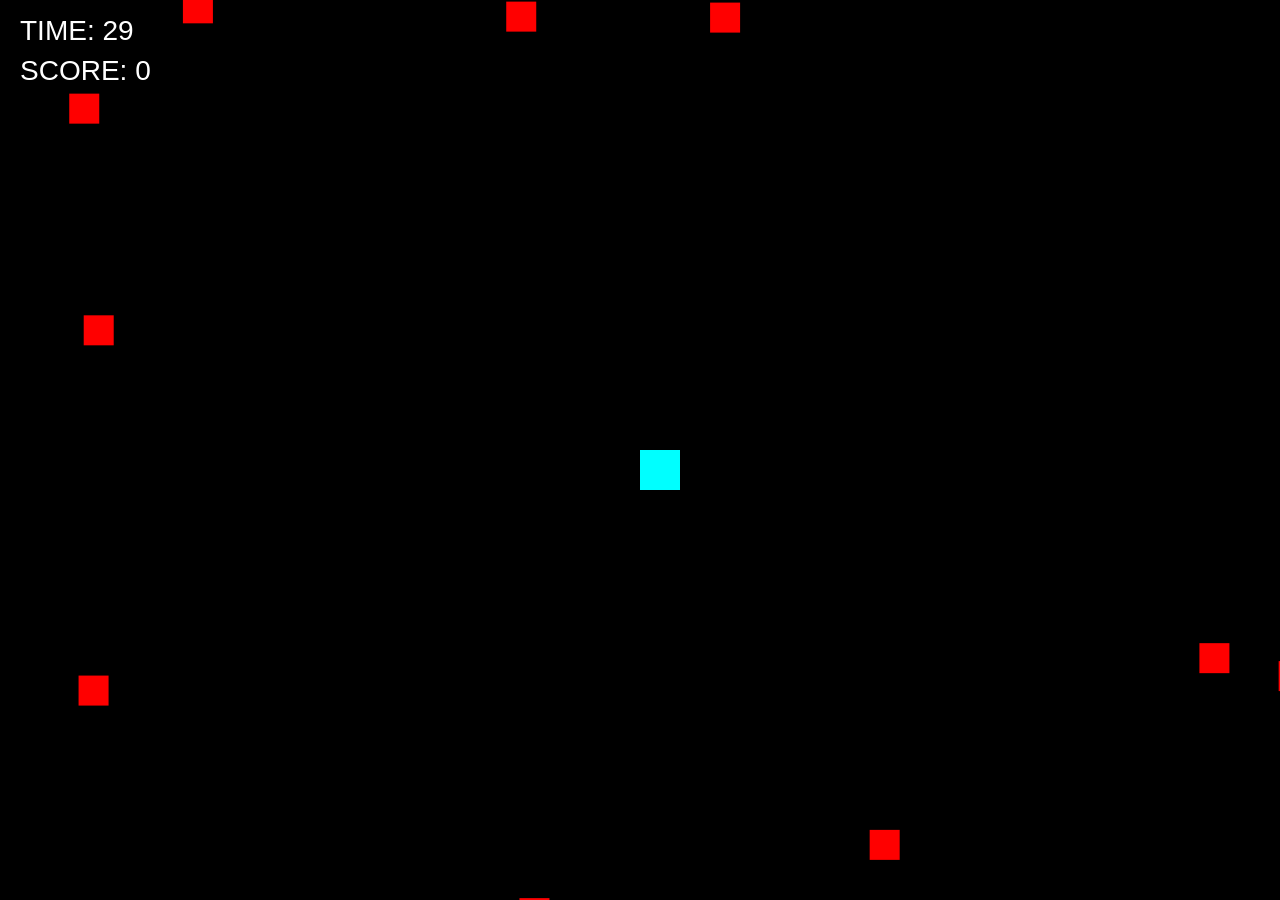
==== index.html @ 73b44793 "Add files via upload" ====
<!DOCTYPE html>
<html lang="ja">

<head>
    <meta charset="UTF-8">
    <title>AI Survival Game</title>
    <link rel="stylesheet" href="style.css">
</head>

<body>

<canvas id="gameCanvas"></canvas>

<script src="main.js"></script>

</body>
</html>
---- style.css ----
body{
    margin:0;
    overflow:hidden;
    background:black;
}

canvas{
    display:block;
}
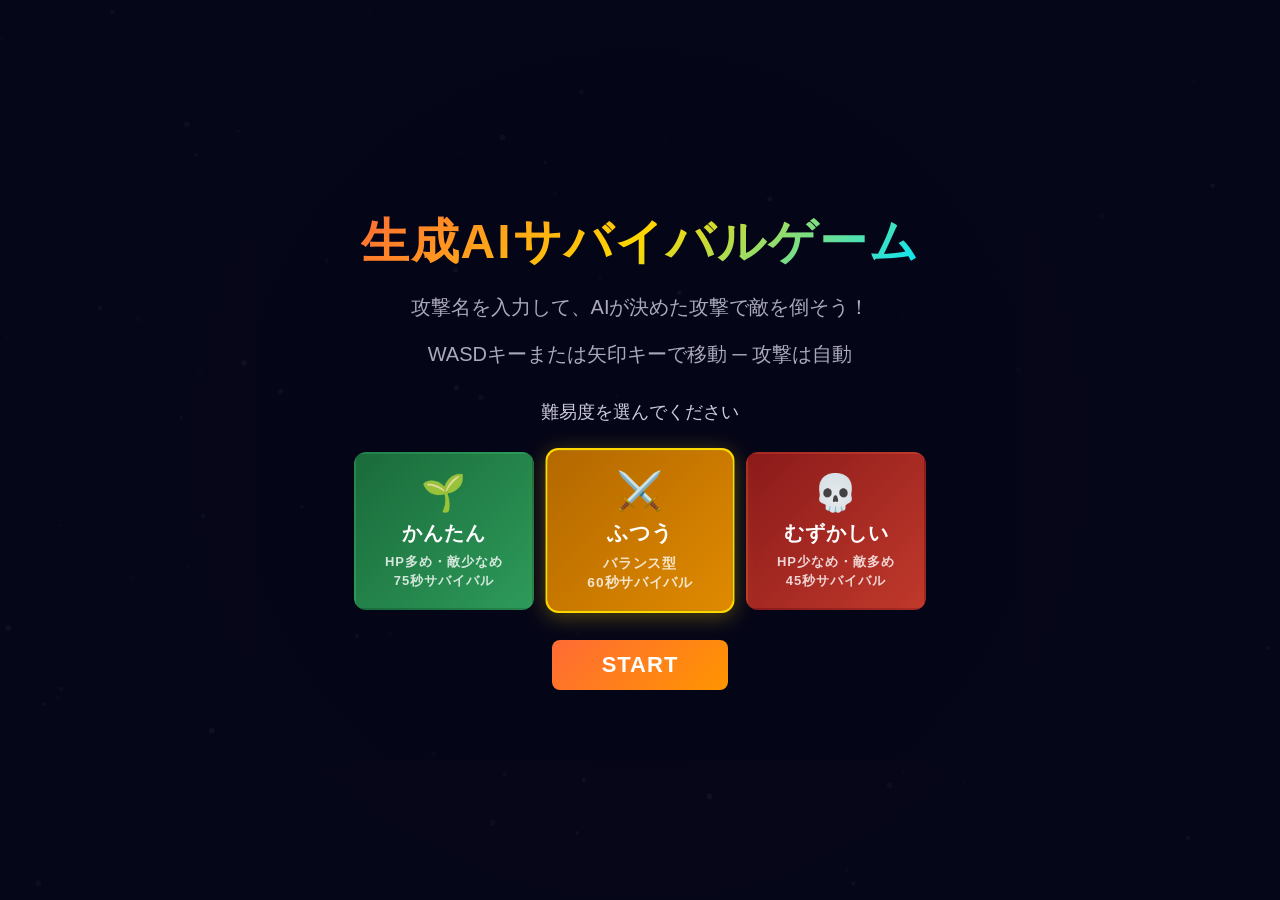
==== commit a3972bbe: "Update index.html" ====
--- a/index.html
+++ b/index.html
@@ -4,14 +4,14 @@
 <head>
     <meta charset="UTF-8">
     <title>AI Survival Game</title>
-    <link rel="stylesheet" href="style.css">
+    <link rel="stylesheet" href="style.css?v=2">
 </head>
 
 <body>
 
 <canvas id="gameCanvas"></canvas>
 
-<script src="main.js"></script>
+<script src="main.js?v=2"></script>
 
 </body>
-</html>+</html>
--- a/style.css
+++ b/style.css
@@ -1,9 +1,188 @@
-body{
-    margin:0;
-    overflow:hidden;
-    background:black;
+
+* {
+    margin: 0;
+    padding: 0;
+    box-sizing: border-box;
 }
-
-canvas{
-    display:block;
-}+ 
+body {
+    overflow: hidden;
+    background: #0a0a1a;
+}
+ 
+canvas {
+    display: block;
+}
+ 
+/* ===========================
+   画面オーバーレイ共通
+   =========================== */
+ 
+.screen {
+    position: fixed;
+    inset: 0;
+    display: flex;
+    flex-direction: column;
+    align-items: center;
+    justify-content: center;
+    gap: 20px;
+    color: white;
+    font-family: 'Segoe UI', 'Hiragino Sans', 'Noto Sans JP', sans-serif;
+    background: rgba(6, 6, 24, 0.92);
+    text-align: center;
+    z-index: 10;
+}
+ 
+.screen h1 {
+    font-size: 48px;
+    margin: 0;
+    background: linear-gradient(135deg, #ff6b35, #ffd700, #00e5ff);
+    -webkit-background-clip: text;
+    -webkit-text-fill-color: transparent;
+    background-clip: text;
+    letter-spacing: 2px;
+}
+ 
+.screen h2 {
+    font-size: 32px;
+    margin: 0;
+}
+ 
+.screen p {
+    font-size: 20px;
+    margin: 0;
+    color: #aab;
+}
+ 
+.screen .gen {
+    font-size: 22px;
+    color: white;
+}
+ 
+.screen button {
+    font-size: 22px;
+    padding: 12px 50px;
+    border: none;
+    border-radius: 8px;
+    background: linear-gradient(135deg, #ff6b35, #ff9500);
+    color: white;
+    font-weight: bold;
+    cursor: pointer;
+    transition: transform 0.15s, box-shadow 0.15s;
+    letter-spacing: 1px;
+}
+ 
+.screen button:hover {
+    transform: translateY(-2px);
+    box-shadow: 0 6px 20px rgba(255, 107, 53, 0.4);
+}
+ 
+.screen button:disabled {
+    opacity: 0.5;
+    cursor: default;
+    transform: none;
+    box-shadow: none;
+}
+ 
+.screen input {
+    font-size: 22px;
+    padding: 12px 20px;
+    border-radius: 8px;
+    border: 2px solid rgba(255, 107, 53, 0.6);
+    background: rgba(255, 255, 255, 0.08);
+    color: white;
+    width: min(400px, 80vw);
+    text-align: center;
+    outline: none;
+    transition: border-color 0.2s;
+}
+ 
+.screen input:focus {
+    border-color: #ff6b35;
+    box-shadow: 0 0 12px rgba(255, 107, 53, 0.3);
+}
+ 
+.screen input::placeholder {
+    color: #667;
+}
+ 
+.subtitle {
+    font-size: 14px;
+    color: #667;
+    margin-top: -4px;
+}
+ 
+/* ===========================
+   難易度選択ボタン
+   =========================== */
+ 
+.difficulty-select {
+    display: flex;
+    gap: 16px;
+    flex-wrap: wrap;
+    justify-content: center;
+    margin-top: 8px;
+}
+ 
+.diff-btn {
+    width: 180px;
+    padding: 18px 16px !important;
+    border-radius: 12px !important;
+    display: flex;
+    flex-direction: column;
+    align-items: center;
+    gap: 6px;
+    transition: transform 0.15s, box-shadow 0.15s, border-color 0.15s;
+    border: 2px solid transparent !important;
+    cursor: pointer;
+}
+ 
+.diff-btn .diff-icon {
+    font-size: 36px;
+}
+ 
+.diff-btn .diff-label {
+    font-size: 20px;
+    font-weight: bold;
+}
+ 
+.diff-btn .diff-desc {
+    font-size: 13px;
+    opacity: 0.8;
+    line-height: 1.4;
+}
+ 
+/* かんたん */
+.diff-easy {
+    background: linear-gradient(135deg, #1a6b3a, #2d9a5a) !important;
+}
+.diff-easy:hover,
+.diff-easy.selected {
+    border-color: #4cff8a !important;
+    box-shadow: 0 4px 20px rgba(76, 255, 138, 0.3);
+}
+ 
+/* ふつう */
+.diff-normal {
+    background: linear-gradient(135deg, #b36800, #e08a00) !important;
+}
+.diff-normal:hover,
+.diff-normal.selected {
+    border-color: #ffd700 !important;
+    box-shadow: 0 4px 20px rgba(255, 215, 0, 0.3);
+}
+ 
+/* むずかしい */
+.diff-hard {
+    background: linear-gradient(135deg, #8b1a1a, #c0392b) !important;
+}
+.diff-hard:hover,
+.diff-hard.selected {
+    border-color: #ff4757 !important;
+    box-shadow: 0 4px 20px rgba(255, 71, 87, 0.3);
+}
+ 
+.diff-btn.selected {
+    transform: scale(1.05);
+}
+ 
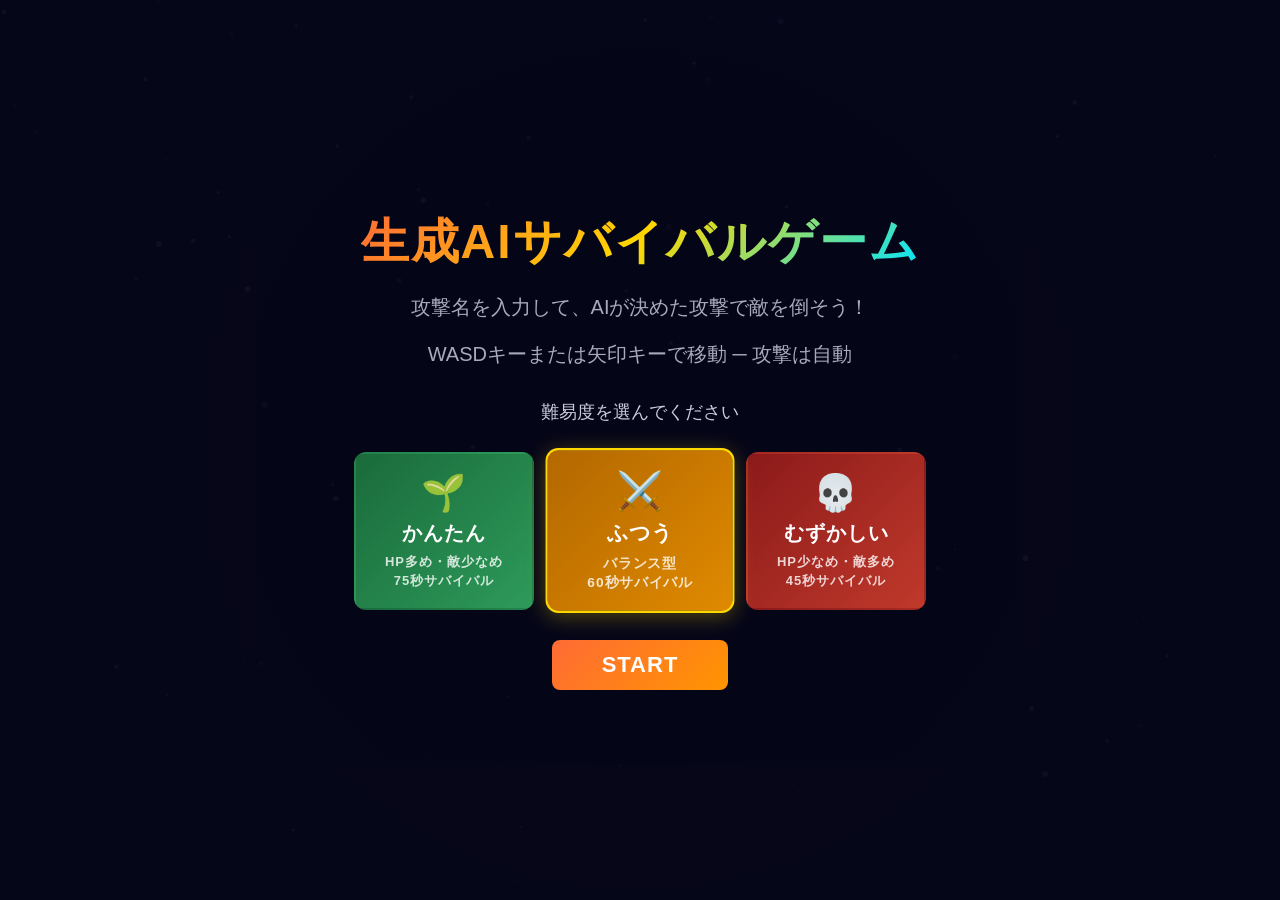
==== commit 6339b12a: "Update index.html" ====
--- a/index.html
+++ b/index.html
@@ -11,7 +11,7 @@
 
 <canvas id="gameCanvas"></canvas>
 
-<script src="main.js?v=2"></script>
+<script src="main.js?v=3"></script>
 
 </body>
 </html>
